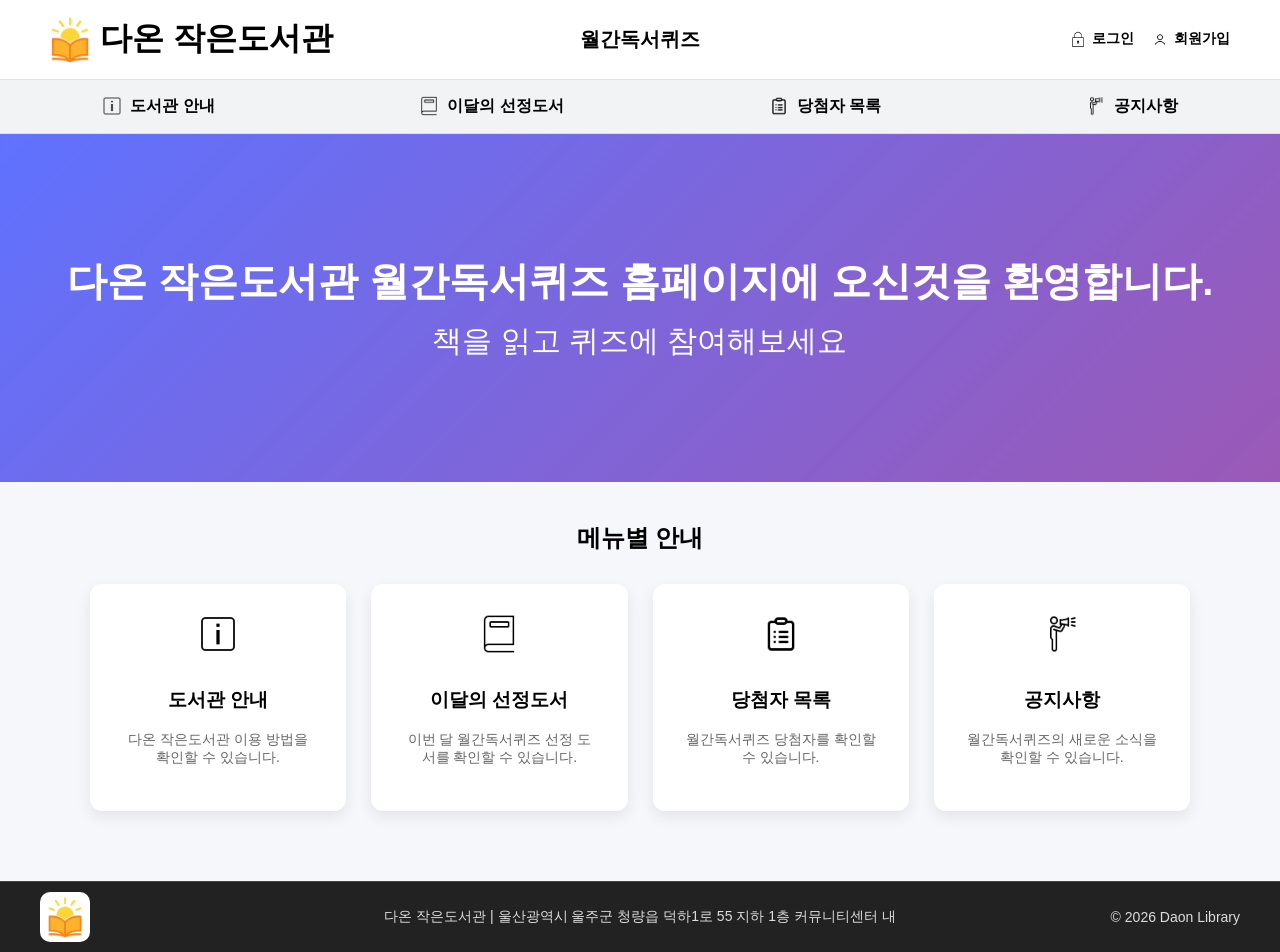
==== index.html @ ad2bd37e "index.html" ====
<!DOCTYPE html>
<html lang="ko">
<head>
<meta charset="UTF-8">
<title>다온 작은도서관 월간독서퀴즈</title>

<style>

body{
margin:0;
font-family:Arial, sans-serif;
background:#f5f7fb;
user-select:none;
}

img{
-webkit-user-drag:none;
user-drag:none;
-webkit-touch-callout:none;
}

/* 헤더 */

header{
background:white;
box-shadow:0 2px 8px rgba(0,0,0,0.08);
}

.top-bar{
display:grid;
grid-template-columns:1fr 1fr 1fr;
align-items:center;
padding:16px 50px;
}

.library a{
display:flex;
align-items:center;
text-decoration:none;
color:#000;
font-size:32px;
font-weight:bold;
}

.library img{
width:40px;
margin-right:10px;
}

.site-title{
text-align:center;
font-size:20px;
font-weight:bold;
}

.auth{
display:flex;
justify-content:flex-end;
align-items:center;
}

.auth a{
text-decoration:none;
color:black;
font-size:14px;
font-weight:bold;
display:flex;
align-items:center;
gap:6px;
margin-left:18px;
}

.auth img{
width:16px;
}

/* 메뉴 버튼 */

.menu{
background:#f1f3f5;
display:flex;
justify-content:space-around;
padding:16px 0;
border-top:1px solid #e0e0e0;
border-bottom:1px solid #e0e0e0;
}

.menu a{
color:#000;
text-decoration:none;
font-weight:bold;
font-size:16px;
display:flex;
align-items:center;
gap:8px;
}

.menu img{
width:20px;
}

/* 배너 */

.banner{
background:linear-gradient(135deg,#5f72ff,#9b59b6);
color:white;
text-align:center;
padding:120px 20px;
}

.banner-title{
font-size:40px;
font-weight:bold;
margin-bottom:12px;
}

.banner-text{
font-size:30px;
}

/* 카드 */

.cards-section{
text-align:center;
padding-top:40px;
}

.cards-title{
font-size:24px;
font-weight:bold;
margin-bottom:30px;
}

.cards{
max-width:1100px;
margin:0 auto 70px auto;
display:grid;
grid-template-columns:repeat(auto-fit,minmax(220px,1fr));
gap:25px;
padding:0 20px;
}

.card{
background:white;
padding:30px;
border-radius:12px;
text-align:center;
box-shadow:0 6px 15px rgba(0,0,0,0.08);
transition:0.25s;
}

.card:hover{
transform:translateY(-8px);
box-shadow:0 12px 25px rgba(0,0,0,0.12);
}

.card img{
width:40px;
margin-bottom:10px;
}

.card p{
color:#666;
font-size:14px;
}

/* Footer */

footer{
background:#222;
color:#ddd;
padding:10px 40px;
border-top:1px solid #444;
font-size:14px;
}

.footer{
display:grid;
grid-template-columns:1fr 2fr 1fr;
align-items:center;
}

.footer-logo{
display:flex;
justify-content:flex-start;
}

.logo-box{
background:white;
border-radius:10px;
width:50px;
height:50px;
display:flex;
align-items:center;
justify-content:center;
}

.logo-box img{
width:36px;
}

.footer-center{
text-align:center;
}

.footer-right{
text-align:right;
}

</style>

<script>

document.addEventListener("contextmenu",function(e){
e.preventDefault();
});

document.addEventListener("keydown",function(e){

if(e.ctrlKey && e.key==="c") e.preventDefault();
if(e.ctrlKey && e.key==="s") e.preventDefault();
if(e.ctrlKey && e.key==="u") e.preventDefault();

});

</script>

</head>

<body>

<header>

<div class="top-bar">

<div class="library">
<a href="index.html">
<img src="아파트 도서관 로고.1.1.png">
다온 작은도서관
</a>
</div>

<div class="site-title">
월간독서퀴즈
</div>

<div class="auth">
<a href="login.html"><img src="로그인.png">로그인</a>
<a href="#" onclick="return false;"><img src="회원가입.png">회원가입</a>
</div>

</div>

<nav class="menu">

<a href="#"><img src="도서관 안내.png">도서관 안내</a>
<a href="#"><img src="이달의 선정도서.png">이달의 선정도서</a>
<a href="#"><img src="당첨자 목록.png">당첨자 목록</a>
<a href="#"><img src="공지사항.png">공지사항</a>

</nav>

</header>

<section class="banner">

<div class="banner-title">
다온 작은도서관 월간독서퀴즈 홈페이지에 오신것을 환영합니다.
</div>

<div class="banner-text">
책을 읽고 퀴즈에 참여해보세요
</div>

</section>

<section class="cards-section">

<div class="cards-title">
메뉴별 안내
</div>

<div class="cards">

<div class="card">
<img src="도서관 안내.png">
<h3>도서관 안내</h3>
<p>다온 작은도서관 이용 방법을 확인할 수 있습니다.</p>
</div>

<div class="card">
<img src="이달의 선정도서.png">
<h3>이달의 선정도서</h3>
<p>이번 달 월간독서퀴즈 선정 도서를 확인할 수 있습니다.</p>
</div>

<div class="card">
<img src="당첨자 목록.png">
<h3>당첨자 목록</h3>
<p>월간독서퀴즈 당첨자를 확인할 수 있습니다.</p>
</div>

<div class="card">
<img src="공지사항.png">
<h3>공지사항</h3>
<p>월간독서퀴즈의 새로운 소식을 확인할 수 있습니다.</p>
</div>

</div>

</section>

<footer>

<div class="footer">

<div class="footer-logo">
<div class="logo-box">
<img src="아파트 도서관 로고.1.1.png">
</div>
</div>

<div class="footer-center">
다온 작은도서관 | 울산광역시 울주군 청량읍 덕하1로 55 지하 1층 커뮤니티센터 내
</div>

<div class="footer-right">
© 2026 Daon Library
</div>

</div>

</footer>

</body>
</html>
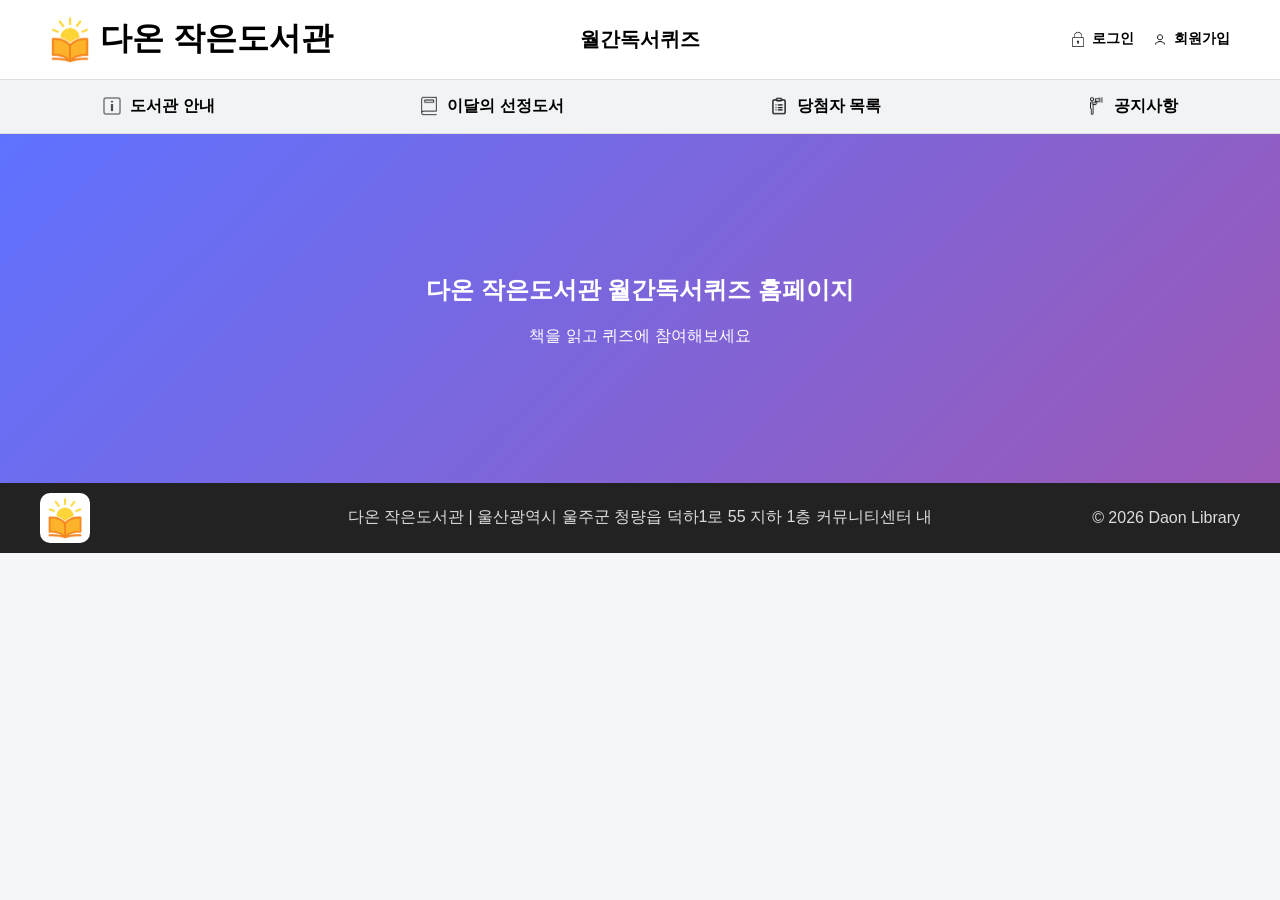
==== commit 3201c3a7: "index.html" ====
--- a/index.html
+++ b/index.html
@@ -4,226 +4,7 @@
 <meta charset="UTF-8">
 <title>다온 작은도서관 월간독서퀴즈</title>
 
-<style>
-
-body{
-margin:0;
-font-family:Arial, sans-serif;
-background:#f5f7fb;
-user-select:none;
-}
-
-img{
--webkit-user-drag:none;
-user-drag:none;
--webkit-touch-callout:none;
-}
-
-/* 헤더 */
-
-header{
-background:white;
-box-shadow:0 2px 8px rgba(0,0,0,0.08);
-}
-
-.top-bar{
-display:grid;
-grid-template-columns:1fr 1fr 1fr;
-align-items:center;
-padding:16px 50px;
-}
-
-.library a{
-display:flex;
-align-items:center;
-text-decoration:none;
-color:#000;
-font-size:32px;
-font-weight:bold;
-}
-
-.library img{
-width:40px;
-margin-right:10px;
-}
-
-.site-title{
-text-align:center;
-font-size:20px;
-font-weight:bold;
-}
-
-.auth{
-display:flex;
-justify-content:flex-end;
-align-items:center;
-}
-
-.auth a{
-text-decoration:none;
-color:black;
-font-size:14px;
-font-weight:bold;
-display:flex;
-align-items:center;
-gap:6px;
-margin-left:18px;
-}
-
-.auth img{
-width:16px;
-}
-
-/* 메뉴 버튼 */
-
-.menu{
-background:#f1f3f5;
-display:flex;
-justify-content:space-around;
-padding:16px 0;
-border-top:1px solid #e0e0e0;
-border-bottom:1px solid #e0e0e0;
-}
-
-.menu a{
-color:#000;
-text-decoration:none;
-font-weight:bold;
-font-size:16px;
-display:flex;
-align-items:center;
-gap:8px;
-}
-
-.menu img{
-width:20px;
-}
-
-/* 배너 */
-
-.banner{
-background:linear-gradient(135deg,#5f72ff,#9b59b6);
-color:white;
-text-align:center;
-padding:120px 20px;
-}
-
-.banner-title{
-font-size:40px;
-font-weight:bold;
-margin-bottom:12px;
-}
-
-.banner-text{
-font-size:30px;
-}
-
-/* 카드 */
-
-.cards-section{
-text-align:center;
-padding-top:40px;
-}
-
-.cards-title{
-font-size:24px;
-font-weight:bold;
-margin-bottom:30px;
-}
-
-.cards{
-max-width:1100px;
-margin:0 auto 70px auto;
-display:grid;
-grid-template-columns:repeat(auto-fit,minmax(220px,1fr));
-gap:25px;
-padding:0 20px;
-}
-
-.card{
-background:white;
-padding:30px;
-border-radius:12px;
-text-align:center;
-box-shadow:0 6px 15px rgba(0,0,0,0.08);
-transition:0.25s;
-}
-
-.card:hover{
-transform:translateY(-8px);
-box-shadow:0 12px 25px rgba(0,0,0,0.12);
-}
-
-.card img{
-width:40px;
-margin-bottom:10px;
-}
-
-.card p{
-color:#666;
-font-size:14px;
-}
-
-/* Footer */
-
-footer{
-background:#222;
-color:#ddd;
-padding:10px 40px;
-border-top:1px solid #444;
-font-size:14px;
-}
-
-.footer{
-display:grid;
-grid-template-columns:1fr 2fr 1fr;
-align-items:center;
-}
-
-.footer-logo{
-display:flex;
-justify-content:flex-start;
-}
-
-.logo-box{
-background:white;
-border-radius:10px;
-width:50px;
-height:50px;
-display:flex;
-align-items:center;
-justify-content:center;
-}
-
-.logo-box img{
-width:36px;
-}
-
-.footer-center{
-text-align:center;
-}
-
-.footer-right{
-text-align:right;
-}
-
-</style>
-
-<script>
-
-document.addEventListener("contextmenu",function(e){
-e.preventDefault();
-});
-
-document.addEventListener("keydown",function(e){
-
-if(e.ctrlKey && e.key==="c") e.preventDefault();
-if(e.ctrlKey && e.key==="s") e.preventDefault();
-if(e.ctrlKey && e.key==="u") e.preventDefault();
-
-});
-
-</script>
+<link rel="stylesheet" href="style.css">
 
 </head>
 
@@ -252,72 +33,25 @@
 </div>
 
 <nav class="menu">
-
-<a href="#"><img src="도서관 안내.png">도서관 안내</a>
+<a href="library.html"><img src="도서관 안내.png">도서관 안내</a>
 <a href="#"><img src="이달의 선정도서.png">이달의 선정도서</a>
 <a href="#"><img src="당첨자 목록.png">당첨자 목록</a>
 <a href="#"><img src="공지사항.png">공지사항</a>
-
 </nav>
 
 </header>
 
-<section class="banner">
-
-<div class="banner-title">
-다온 작은도서관 월간독서퀴즈 홈페이지에 오신것을 환영합니다.
-</div>
-
-<div class="banner-text">
-책을 읽고 퀴즈에 참여해보세요
-</div>
-
-</section>
-
-<section class="cards-section">
-
-<div class="cards-title">
-메뉴별 안내
-</div>
-
-<div class="cards">
-
-<div class="card">
-<img src="도서관 안내.png">
-<h3>도서관 안내</h3>
-<p>다온 작은도서관 이용 방법을 확인할 수 있습니다.</p>
-</div>
-
-<div class="card">
-<img src="이달의 선정도서.png">
-<h3>이달의 선정도서</h3>
-<p>이번 달 월간독서퀴즈 선정 도서를 확인할 수 있습니다.</p>
-</div>
-
-<div class="card">
-<img src="당첨자 목록.png">
-<h3>당첨자 목록</h3>
-<p>월간독서퀴즈 당첨자를 확인할 수 있습니다.</p>
-</div>
-
-<div class="card">
-<img src="공지사항.png">
-<h3>공지사항</h3>
-<p>월간독서퀴즈의 새로운 소식을 확인할 수 있습니다.</p>
-</div>
-
-</div>
-
+<section style="padding:120px;text-align:center;background:linear-gradient(135deg,#5f72ff,#9b59b6);color:white;">
+<h1>다온 작은도서관 월간독서퀴즈 홈페이지</h1>
+<p>책을 읽고 퀴즈에 참여해보세요</p>
 </section>
 
 <footer>
 
 <div class="footer">
 
-<div class="footer-logo">
 <div class="logo-box">
 <img src="아파트 도서관 로고.1.1.png">
-</div>
 </div>
 
 <div class="footer-center">
--- a/style.css
+++ b/style.css
@@ -0,0 +1,125 @@
+/* 공통 기본 */
+
+body{
+margin:0;
+font-family:Arial, sans-serif;
+background:#f5f7fb;
+}
+
+/* 헤더 */
+
+header{
+background:white;
+box-shadow:0 2px 8px rgba(0,0,0,0.08);
+}
+
+.top-bar{
+display:grid;
+grid-template-columns:1fr 1fr 1fr;
+align-items:center;
+padding:16px 50px;
+}
+
+.library a{
+display:flex;
+align-items:center;
+text-decoration:none;
+color:#000;
+font-size:32px;
+font-weight:bold;
+}
+
+.library img{
+width:40px;
+margin-right:10px;
+}
+
+.site-title{
+text-align:center;
+font-size:20px;
+font-weight:bold;
+}
+
+/* 로그인/회원가입 */
+
+.auth{
+display:flex;
+justify-content:flex-end;
+align-items:center;
+}
+
+.auth a{
+text-decoration:none;
+color:black;
+font-size:14px;
+font-weight:bold;
+display:flex;
+align-items:center;
+gap:6px;
+margin-left:18px;
+}
+
+.auth img{
+width:16px;
+}
+
+/* 메뉴 */
+
+.menu{
+background:#f1f3f5;
+display:flex;
+justify-content:space-around;
+padding:16px 0;
+border-top:1px solid #e0e0e0;
+border-bottom:1px solid #e0e0e0;
+}
+
+.menu a{
+color:#000;
+text-decoration:none;
+font-weight:bold;
+font-size:16px;
+display:flex;
+align-items:center;
+gap:8px;
+}
+
+.menu img{
+width:20px;
+}
+
+/* footer */
+
+footer{
+background:#222;
+color:#ddd;
+padding:10px 40px;
+}
+
+.footer{
+display:grid;
+grid-template-columns:1fr 2fr 1fr;
+align-items:center;
+}
+
+.logo-box{
+background:white;
+border-radius:10px;
+width:50px;
+height:50px;
+display:flex;
+align-items:center;
+justify-content:center;
+}
+
+.logo-box img{
+width:36px;
+}
+
+.footer-center{
+text-align:center;
+}
+
+.footer-right{
+text-align:right;
+}
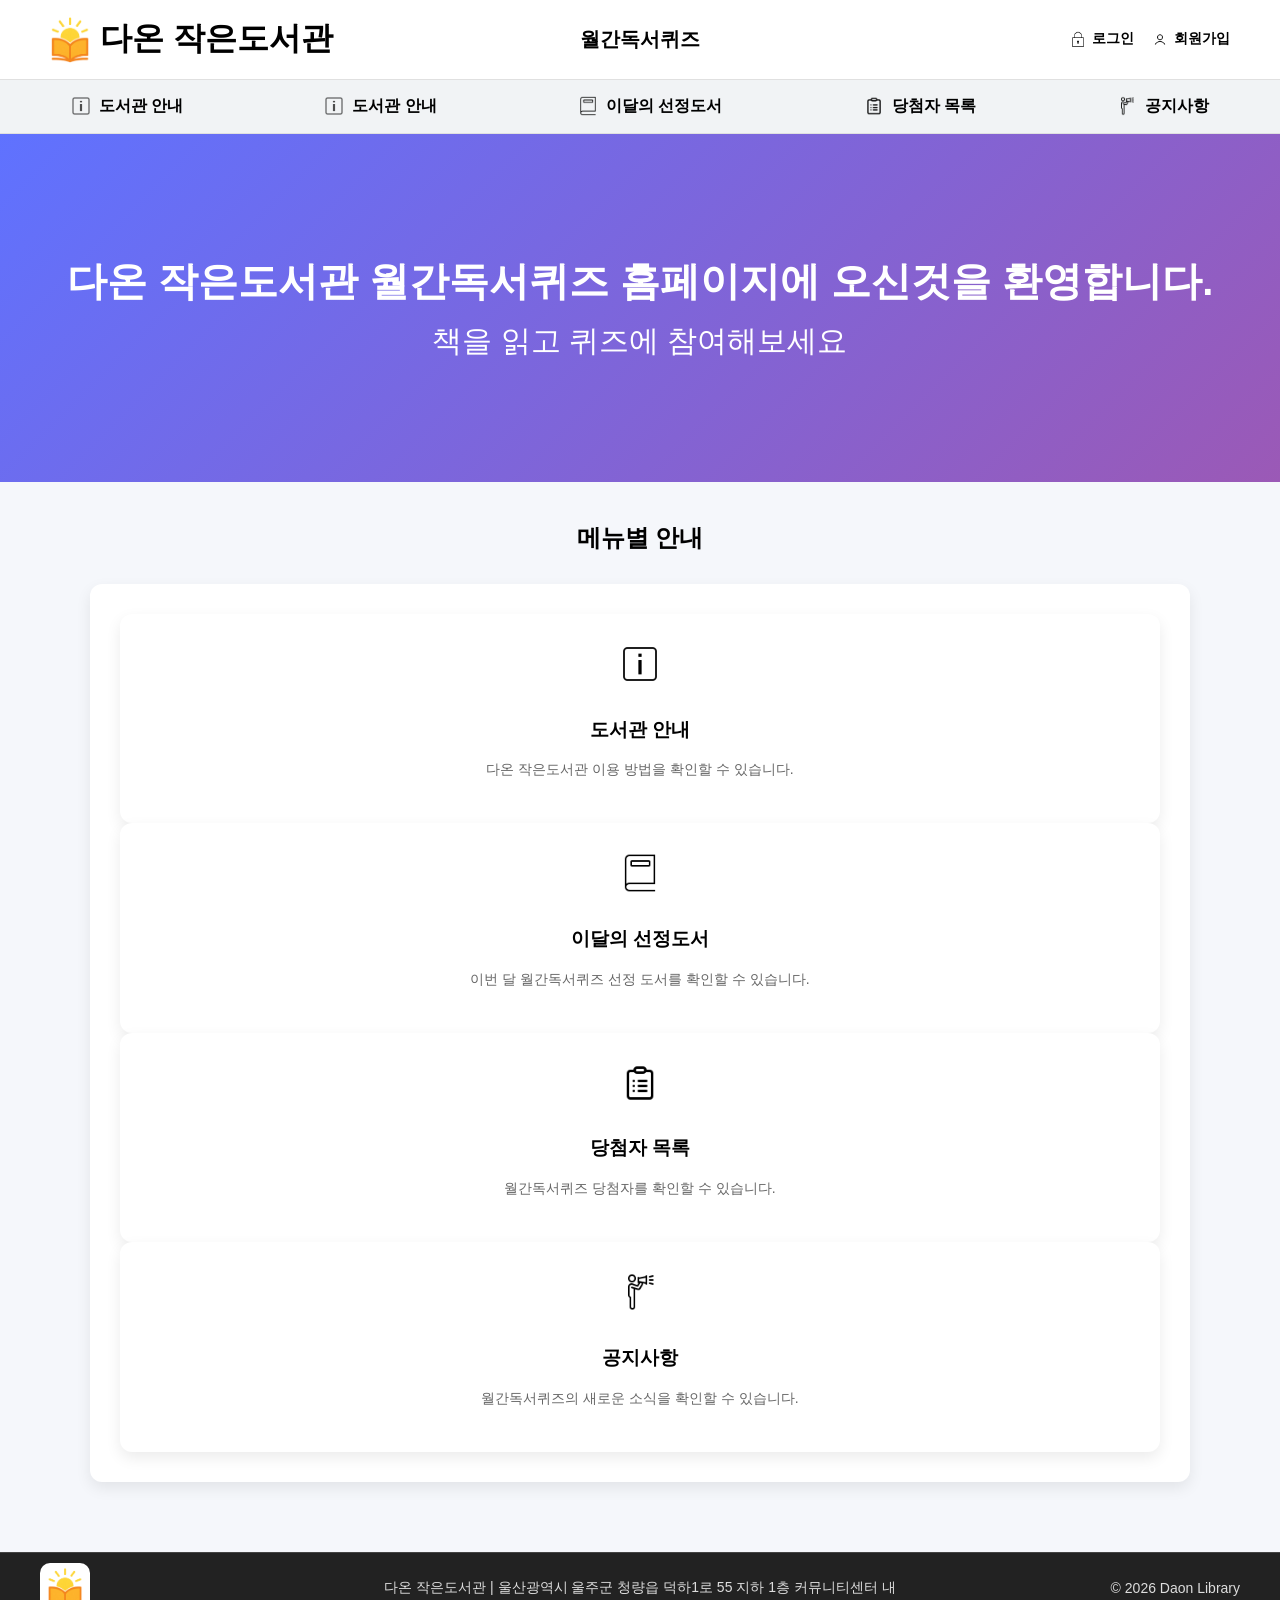
==== commit c70869d7: "index.html" ====
--- a/index.html
+++ b/index.html
@@ -4,7 +4,228 @@
 <meta charset="UTF-8">
 <title>다온 작은도서관 월간독서퀴즈</title>
 
-<link rel="stylesheet" href="style.css">
+<style>
+
+body{
+margin:0;
+font-family:Arial, sans-serif;
+background:#f5f7fb;
+user-select:none;
+}
+
+img{
+-webkit-user-drag:none;
+user-drag:none;
+-webkit-touch-callout:none;
+}
+
+/* 헤더 */
+
+header{
+background:white;
+box-shadow:0 2px 8px rgba(0,0,0,0.08);
+}
+
+.top-bar{
+display:grid;
+grid-template-columns:1fr 1fr 1fr;
+align-items:center;
+padding:16px 50px;
+}
+
+.library a{
+display:flex;
+align-items:center;
+text-decoration:none;
+color:#000;
+font-size:32px;
+font-weight:bold;
+}
+
+.library img{
+width:40px;
+margin-right:10px;
+}
+
+.site-title{
+text-align:center;
+font-size:20px;
+font-weight:bold;
+}
+
+.auth{
+display:flex;
+justify-content:flex-end;
+align-items:center;
+}
+
+.auth a{
+text-decoration:none;
+color:black;
+font-size:14px;
+font-weight:bold;
+display:flex;
+align-items:center;
+gap:6px;
+margin-left:18px;
+}
+
+.auth img{
+width:16px;
+}
+
+/* 메뉴 버튼 */
+/* 메뉴 */
+
+.menu{
+background:#f1f3f5;
+display:flex;
+justify-content:space-around;
+padding:16px 0;
+border-top:1px solid #e0e0e0;
+border-bottom:1px solid #e0e0e0;
+}
+
+.menu a{
+color:#000;
+text-decoration:none;
+font-weight:bold;
+font-size:16px;
+display:flex;
+align-items:center;
+gap:8px;
+}
+
+.menu img{
+width:20px;
+}
+
+/* 배너 */
+
+.banner{
+background:linear-gradient(135deg,#5f72ff,#9b59b6);
+color:white;
+text-align:center;
+padding:120px 20px;
+}
+
+.banner-title{
+font-size:40px;
+font-weight:bold;
+margin-bottom:12px;
+}
+
+.banner-text{
+font-size:30px;
+}
+
+/* 카드 */
+
+.cards-section{
+text-align:center;
+padding-top:40px;
+}
+
+.cards-title{
+font-size:24px;
+font-weight:bold;
+margin-bottom:30px;
+}
+
+.cards{
+max-width:1100px;
+margin:0 auto 70px auto;
+display:grid;
+grid-template-columns:repeat(auto-fit,minmax(220px,1fr));
+gap:25px;
+padding:0 20px;
+}
+
+.card{
+background:white;
+padding:30px;
+border-radius:12px;
+text-align:center;
+box-shadow:0 6px 15px rgba(0,0,0,0.08);
+transition:0.25s;
+cursor:pointer;
+}
+
+.card:hover{
+transform:translateY(-8px);
+box-shadow:0 12px 25px rgba(0,0,0,0.12);
+}
+
+.card img{
+width:40px;
+margin-bottom:10px;
+}
+
+.card p{
+color:#666;
+font-size:14px;
+}
+
+/* Footer */
+
+footer{
+background:#222;
+color:#ddd;
+padding:10px 40px;
+border-top:1px solid #444;
+font-size:14px;
+}
+
+.footer{
+display:grid;
+grid-template-columns:1fr 2fr 1fr;
+align-items:center;
+}
+
+.footer-logo{
+display:flex;
+justify-content:flex-start;
+}
+
+.logo-box{
+background:white;
+border-radius:10px;
+width:50px;
+height:50px;
+display:flex;
+align-items:center;
+justify-content:center;
+}
+
+.logo-box img{
+width:36px;
+}
+
+.footer-center{
+text-align:center;
+}
+
+.footer-right{
+text-align:right;
+}
+
+</style>
+
+<script>
+
+document.addEventListener("contextmenu",function(e){
+e.preventDefault();
+});
+
+document.addEventListener("keydown",function(e){
+
+if(e.ctrlKey && e.key==="c") e.preventDefault();
+if(e.ctrlKey && e.key==="s") e.preventDefault();
+if(e.ctrlKey && e.key==="u") e.preventDefault();
+
+});
+
+</script>
 
 </head>
 
@@ -33,26 +254,75 @@
 </div>
 
 <nav class="menu">
+
+<a href="#"><img src="도서관 안내.png">도서관 안내</a>
 <a href="library.html"><img src="도서관 안내.png">도서관 안내</a>
 <a href="#"><img src="이달의 선정도서.png">이달의 선정도서</a>
 <a href="#"><img src="당첨자 목록.png">당첨자 목록</a>
 <a href="#"><img src="공지사항.png">공지사항</a>
+
 </nav>
 
 </header>
 
-<section style="padding:120px;text-align:center;background:linear-gradient(135deg,#5f72ff,#9b59b6);color:white;">
-<h1>다온 작은도서관 월간독서퀴즈 홈페이지</h1>
-<p>책을 읽고 퀴즈에 참여해보세요</p>
+<section class="banner">
+
+<div class="banner-title">
+다온 작은도서관 월간독서퀴즈 홈페이지에 오신것을 환영합니다.
+</div>
+
+<div class="banner-text">
+책을 읽고 퀴즈에 참여해보세요
+</div>
+
 </section>
 
+<section class="cards-section">
+
+<div class="cards-title">
+메뉴별 안내
+</div>
+
+<div class="cards">
+
+<div class="card">
+<div class="card" onclick="location.href='library.html'">
+<img src="도서관 안내.png">
+<h3>도서관 안내</h3>
+<p>다온 작은도서관 이용 방법을 확인할 수 있습니다.</p>
+</div>
+
+<div class="card">
+<img src="이달의 선정도서.png">
+<h3>이달의 선정도서</h3>
+<p>이번 달 월간독서퀴즈 선정 도서를 확인할 수 있습니다.</p>
+</div>
+
+<div class="card">
+<img src="당첨자 목록.png">
+<h3>당첨자 목록</h3>
+<p>월간독서퀴즈 당첨자를 확인할 수 있습니다.</p>
+</div>
+
+<div class="card">
+<img src="공지사항.png">
+<h3>공지사항</h3>
+<p>월간독서퀴즈의 새로운 소식을 확인할 수 있습니다.</p>
+</div>
+
+</div>
+
+</section>
+
 <footer>
 
 <div class="footer">
 
+<div class="footer-logo">
 <div class="logo-box">
 <img src="아파트 도서관 로고.1.1.png">
 </div>
+</div>
 
 <div class="footer-center">
 다온 작은도서관 | 울산광역시 울주군 청량읍 덕하1로 55 지하 1층 커뮤니티센터 내
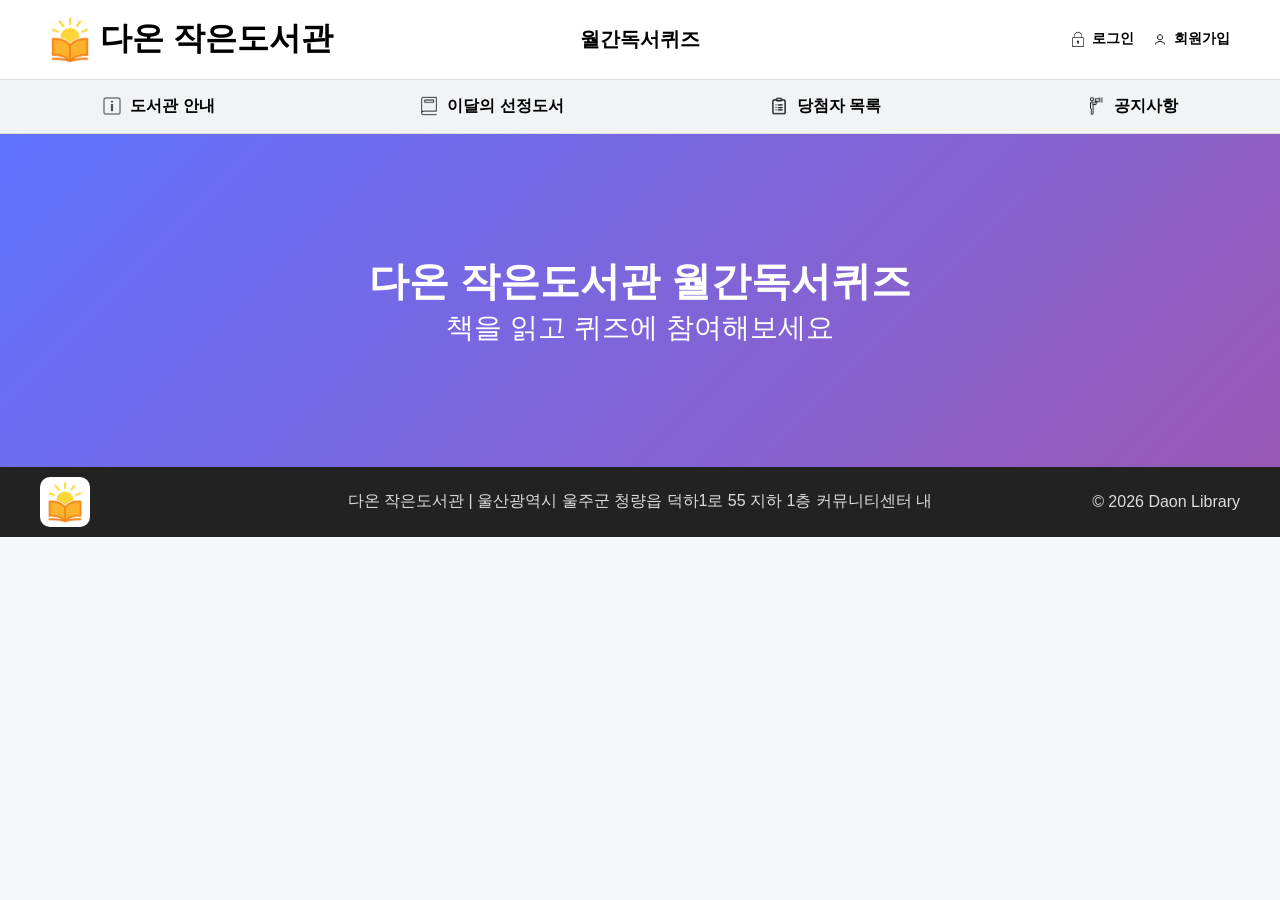
==== commit 92a48135: "index.html" ====
--- a/index.html
+++ b/index.html
@@ -10,13 +10,6 @@
 margin:0;
 font-family:Arial, sans-serif;
 background:#f5f7fb;
-user-select:none;
-}
-
-img{
--webkit-user-drag:none;
-user-drag:none;
--webkit-touch-callout:none;
 }
 
 /* 헤더 */
@@ -74,7 +67,6 @@
 width:16px;
 }
 
-/* 메뉴 버튼 */
 /* 메뉴 */
 
 .menu{
@@ -112,79 +104,24 @@
 .banner-title{
 font-size:40px;
 font-weight:bold;
-margin-bottom:12px;
 }
 
 .banner-text{
-font-size:30px;
-}
-
-/* 카드 */
-
-.cards-section{
-text-align:center;
-padding-top:40px;
-}
-
-.cards-title{
-font-size:24px;
-font-weight:bold;
-margin-bottom:30px;
-}
-
-.cards{
-max-width:1100px;
-margin:0 auto 70px auto;
-display:grid;
-grid-template-columns:repeat(auto-fit,minmax(220px,1fr));
-gap:25px;
-padding:0 20px;
-}
-
-.card{
-background:white;
-padding:30px;
-border-radius:12px;
-text-align:center;
-box-shadow:0 6px 15px rgba(0,0,0,0.08);
-transition:0.25s;
-cursor:pointer;
-}
-
-.card:hover{
-transform:translateY(-8px);
-box-shadow:0 12px 25px rgba(0,0,0,0.12);
-}
-
-.card img{
-width:40px;
-margin-bottom:10px;
-}
-
-.card p{
-color:#666;
-font-size:14px;
-}
-
-/* Footer */
+font-size:28px;
+}
+
+/* footer */
 
 footer{
 background:#222;
 color:#ddd;
 padding:10px 40px;
-border-top:1px solid #444;
-font-size:14px;
 }
 
 .footer{
 display:grid;
 grid-template-columns:1fr 2fr 1fr;
 align-items:center;
-}
-
-.footer-logo{
-display:flex;
-justify-content:flex-start;
 }
 
 .logo-box{
@@ -210,23 +147,6 @@
 }
 
 </style>
-
-<script>
-
-document.addEventListener("contextmenu",function(e){
-e.preventDefault();
-});
-
-document.addEventListener("keydown",function(e){
-
-if(e.ctrlKey && e.key==="c") e.preventDefault();
-if(e.ctrlKey && e.key==="s") e.preventDefault();
-if(e.ctrlKey && e.key==="u") e.preventDefault();
-
-});
-
-</script>
-
 </head>
 
 <body>
@@ -254,75 +174,26 @@
 </div>
 
 <nav class="menu">
-
-<a href="#"><img src="도서관 안내.png">도서관 안내</a>
 <a href="library.html"><img src="도서관 안내.png">도서관 안내</a>
 <a href="#"><img src="이달의 선정도서.png">이달의 선정도서</a>
 <a href="#"><img src="당첨자 목록.png">당첨자 목록</a>
 <a href="#"><img src="공지사항.png">공지사항</a>
-
 </nav>
 
 </header>
 
 <section class="banner">
-
-<div class="banner-title">
-다온 작은도서관 월간독서퀴즈 홈페이지에 오신것을 환영합니다.
-</div>
-
-<div class="banner-text">
-책을 읽고 퀴즈에 참여해보세요
-</div>
-
+<div class="banner-title">다온 작은도서관 월간독서퀴즈</div>
+<div class="banner-text">책을 읽고 퀴즈에 참여해보세요</div>
 </section>
 
-<section class="cards-section">
-
-<div class="cards-title">
-메뉴별 안내
-</div>
-
-<div class="cards">
-
-<div class="card">
-<div class="card" onclick="location.href='library.html'">
-<img src="도서관 안내.png">
-<h3>도서관 안내</h3>
-<p>다온 작은도서관 이용 방법을 확인할 수 있습니다.</p>
-</div>
-
-<div class="card">
-<img src="이달의 선정도서.png">
-<h3>이달의 선정도서</h3>
-<p>이번 달 월간독서퀴즈 선정 도서를 확인할 수 있습니다.</p>
-</div>
-
-<div class="card">
-<img src="당첨자 목록.png">
-<h3>당첨자 목록</h3>
-<p>월간독서퀴즈 당첨자를 확인할 수 있습니다.</p>
-</div>
-
-<div class="card">
-<img src="공지사항.png">
-<h3>공지사항</h3>
-<p>월간독서퀴즈의 새로운 소식을 확인할 수 있습니다.</p>
-</div>
-
-</div>
-
-</section>
-
 <footer>
 
 <div class="footer">
 
-<div class="footer-logo">
 <div class="logo-box">
 <img src="아파트 도서관 로고.1.1.png">
 </div>
-</div>
 
 <div class="footer-center">
 다온 작은도서관 | 울산광역시 울주군 청량읍 덕하1로 55 지하 1층 커뮤니티센터 내
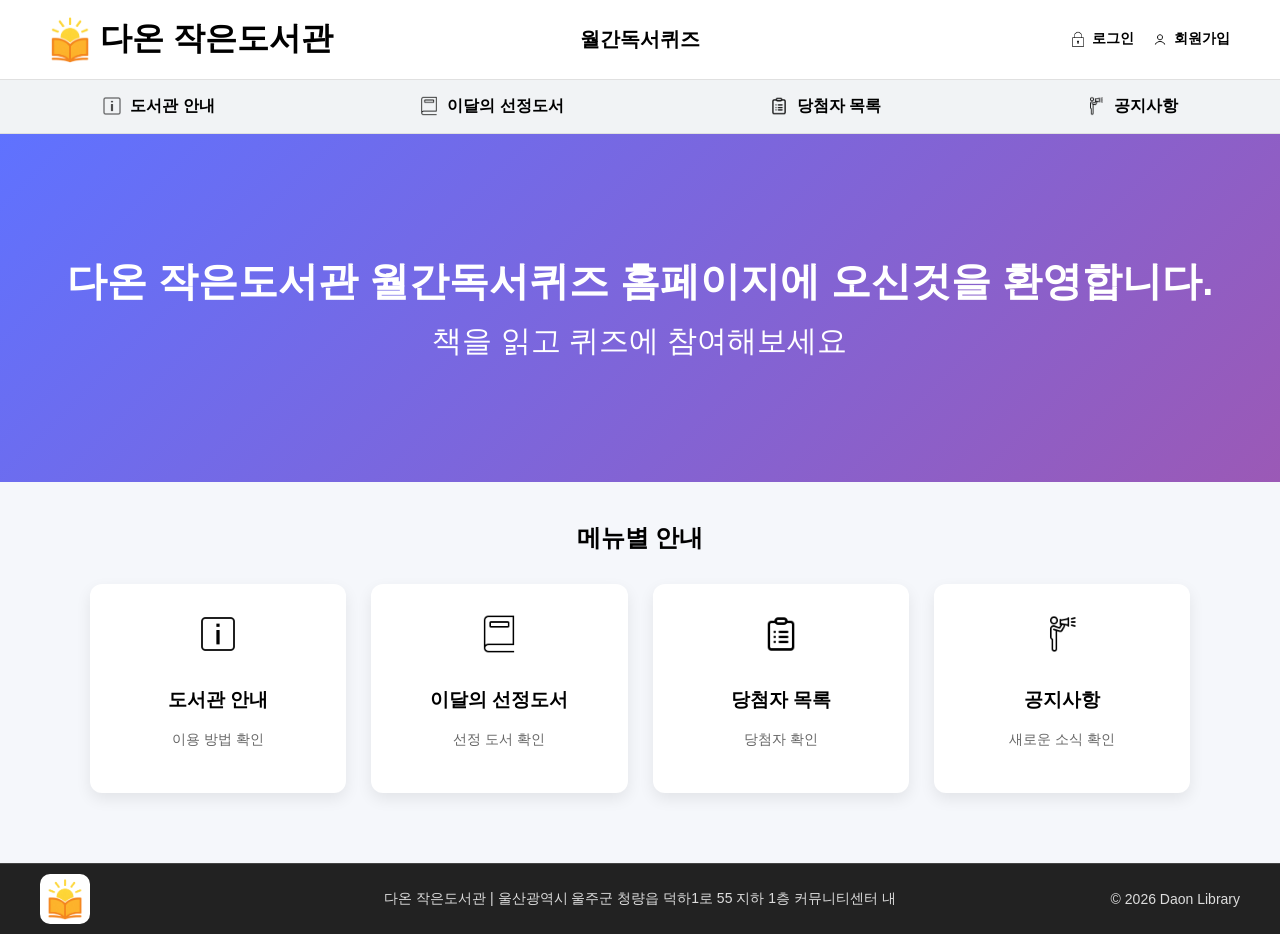
==== commit e8df77b3: "index.html" ====
--- a/index.html
+++ b/index.html
@@ -10,6 +10,11 @@
 margin:0;
 font-family:Arial, sans-serif;
 background:#f5f7fb;
+user-select:none;
+}
+
+img{
+-webkit-user-drag:none;
 }
 
 /* 헤더 */
@@ -104,10 +109,57 @@
 .banner-title{
 font-size:40px;
 font-weight:bold;
+margin-bottom:12px;
 }
 
 .banner-text{
-font-size:28px;
+font-size:30px;
+}
+
+/* 카드 */
+
+.cards-section{
+text-align:center;
+padding-top:40px;
+}
+
+.cards-title{
+font-size:24px;
+font-weight:bold;
+margin-bottom:30px;
+}
+
+.cards{
+max-width:1100px;
+margin:0 auto 70px auto;
+display:grid;
+grid-template-columns:repeat(auto-fit,minmax(220px,1fr));
+gap:25px;
+padding:0 20px;
+}
+
+.card{
+background:white;
+padding:30px;
+border-radius:12px;
+text-align:center;
+box-shadow:0 6px 15px rgba(0,0,0,0.08);
+transition:0.25s;
+}
+
+.card:hover{
+transform:translateY(-8px);
+box-shadow:0 12px 25px rgba(0,0,0,0.12);
+}
+
+.card img{
+width:40px;
+margin-bottom:10px;
+}
+
+.card p{
+color:#666;
+font-size:14px;
 }
 
 /* footer */
@@ -116,6 +168,8 @@
 background:#222;
 color:#ddd;
 padding:10px 40px;
+border-top:1px solid #444;
+font-size:14px;
 }
 
 .footer{
@@ -183,8 +237,48 @@
 </header>
 
 <section class="banner">
-<div class="banner-title">다온 작은도서관 월간독서퀴즈</div>
-<div class="banner-text">책을 읽고 퀴즈에 참여해보세요</div>
+<div class="banner-title">
+다온 작은도서관 월간독서퀴즈 홈페이지에 오신것을 환영합니다.
+</div>
+<div class="banner-text">
+책을 읽고 퀴즈에 참여해보세요
+</div>
+</section>
+
+<section class="cards-section">
+
+<div class="cards-title">
+메뉴별 안내
+</div>
+
+<div class="cards">
+
+<div class="card">
+<img src="도서관 안내.png">
+<h3>도서관 안내</h3>
+<p>이용 방법 확인</p>
+</div>
+
+<div class="card">
+<img src="이달의 선정도서.png">
+<h3>이달의 선정도서</h3>
+<p>선정 도서 확인</p>
+</div>
+
+<div class="card">
+<img src="당첨자 목록.png">
+<h3>당첨자 목록</h3>
+<p>당첨자 확인</p>
+</div>
+
+<div class="card">
+<img src="공지사항.png">
+<h3>공지사항</h3>
+<p>새로운 소식 확인</p>
+</div>
+
+</div>
+
 </section>
 
 <footer>
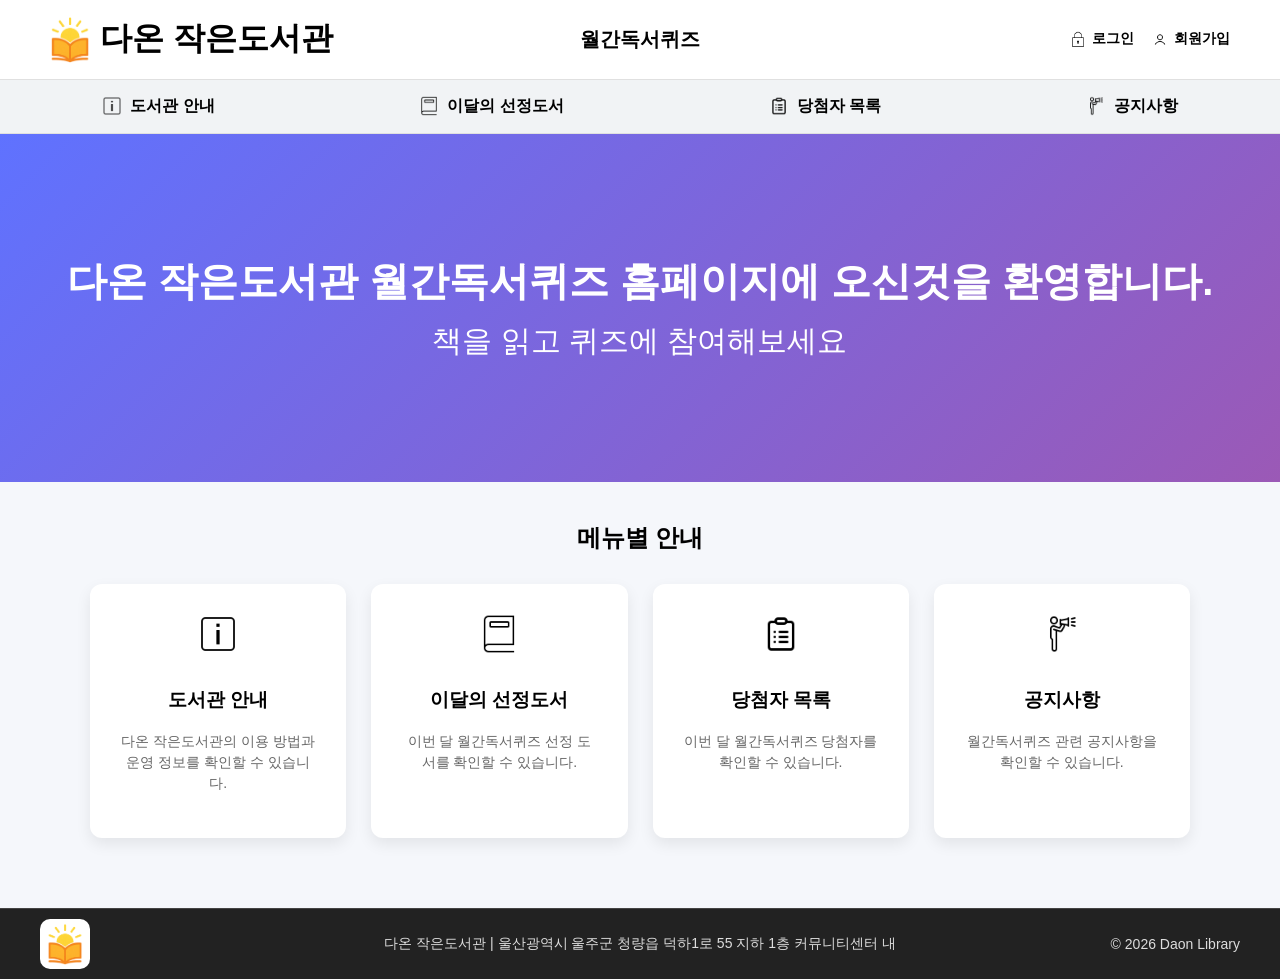
==== commit e0afca59: "index.html" ====
--- a/index.html
+++ b/index.html
@@ -160,6 +160,7 @@
 .card p{
 color:#666;
 font-size:14px;
+line-height:1.5;
 }
 
 /* footer */
@@ -256,25 +257,33 @@
 <div class="card">
 <img src="도서관 안내.png">
 <h3>도서관 안내</h3>
-<p>이용 방법 확인</p>
+<p>
+다온 작은도서관의 이용 방법과 운영 정보를 확인할 수 있습니다.
+</p>
 </div>
 
 <div class="card">
 <img src="이달의 선정도서.png">
 <h3>이달의 선정도서</h3>
-<p>선정 도서 확인</p>
+<p>
+이번 달 월간독서퀴즈 선정 도서를 확인할 수 있습니다.
+</p>
 </div>
 
 <div class="card">
 <img src="당첨자 목록.png">
 <h3>당첨자 목록</h3>
-<p>당첨자 확인</p>
+<p>
+이번 달 월간독서퀴즈 당첨자를 확인할 수 있습니다.
+</p>
 </div>
 
 <div class="card">
 <img src="공지사항.png">
 <h3>공지사항</h3>
-<p>새로운 소식 확인</p>
+<p>
+월간독서퀴즈 관련 공지사항을 확인할 수 있습니다.
+</p>
 </div>
 
 </div>
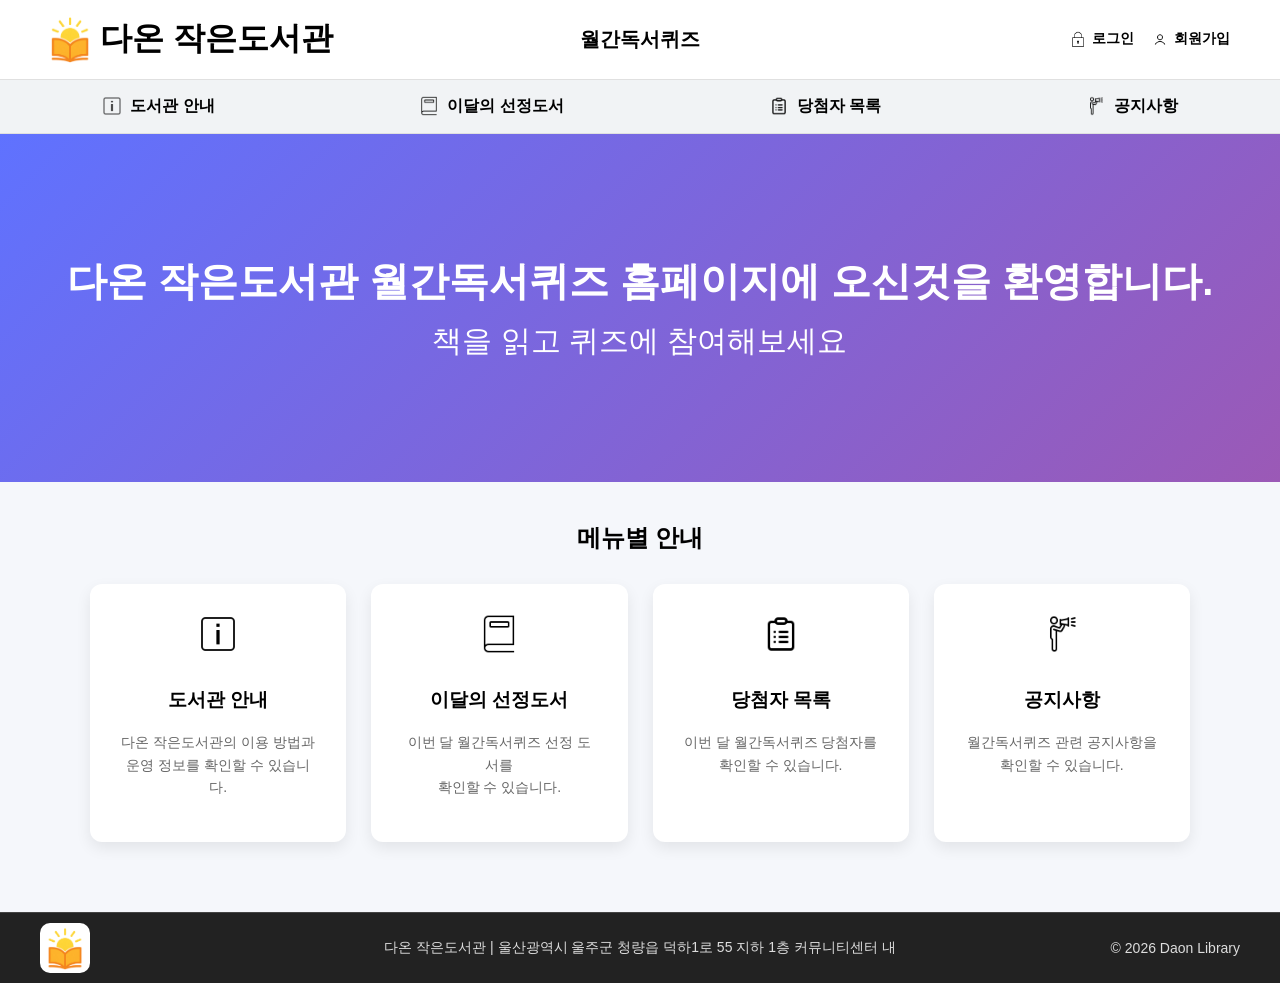
==== commit 28b45213: "index.html" ====
--- a/index.html
+++ b/index.html
@@ -160,7 +160,7 @@
 .card p{
 color:#666;
 font-size:14px;
-line-height:1.5;
+line-height:1.6;
 }
 
 /* footer */
@@ -258,7 +258,8 @@
 <img src="도서관 안내.png">
 <h3>도서관 안내</h3>
 <p>
-다온 작은도서관의 이용 방법과 운영 정보를 확인할 수 있습니다.
+다온 작은도서관의 이용 방법과<br>
+운영 정보를 확인할 수 있습니다.
 </p>
 </div>
 
@@ -266,7 +267,8 @@
 <img src="이달의 선정도서.png">
 <h3>이달의 선정도서</h3>
 <p>
-이번 달 월간독서퀴즈 선정 도서를 확인할 수 있습니다.
+이번 달 월간독서퀴즈 선정 도서를<br>
+확인할 수 있습니다.
 </p>
 </div>
 
@@ -274,7 +276,8 @@
 <img src="당첨자 목록.png">
 <h3>당첨자 목록</h3>
 <p>
-이번 달 월간독서퀴즈 당첨자를 확인할 수 있습니다.
+이번 달 월간독서퀴즈 당첨자를<br>
+확인할 수 있습니다.
 </p>
 </div>
 
@@ -282,7 +285,8 @@
 <img src="공지사항.png">
 <h3>공지사항</h3>
 <p>
-월간독서퀴즈 관련 공지사항을 확인할 수 있습니다.
+월간독서퀴즈 관련 공지사항을<br>
+확인할 수 있습니다.
 </p>
 </div>
 
